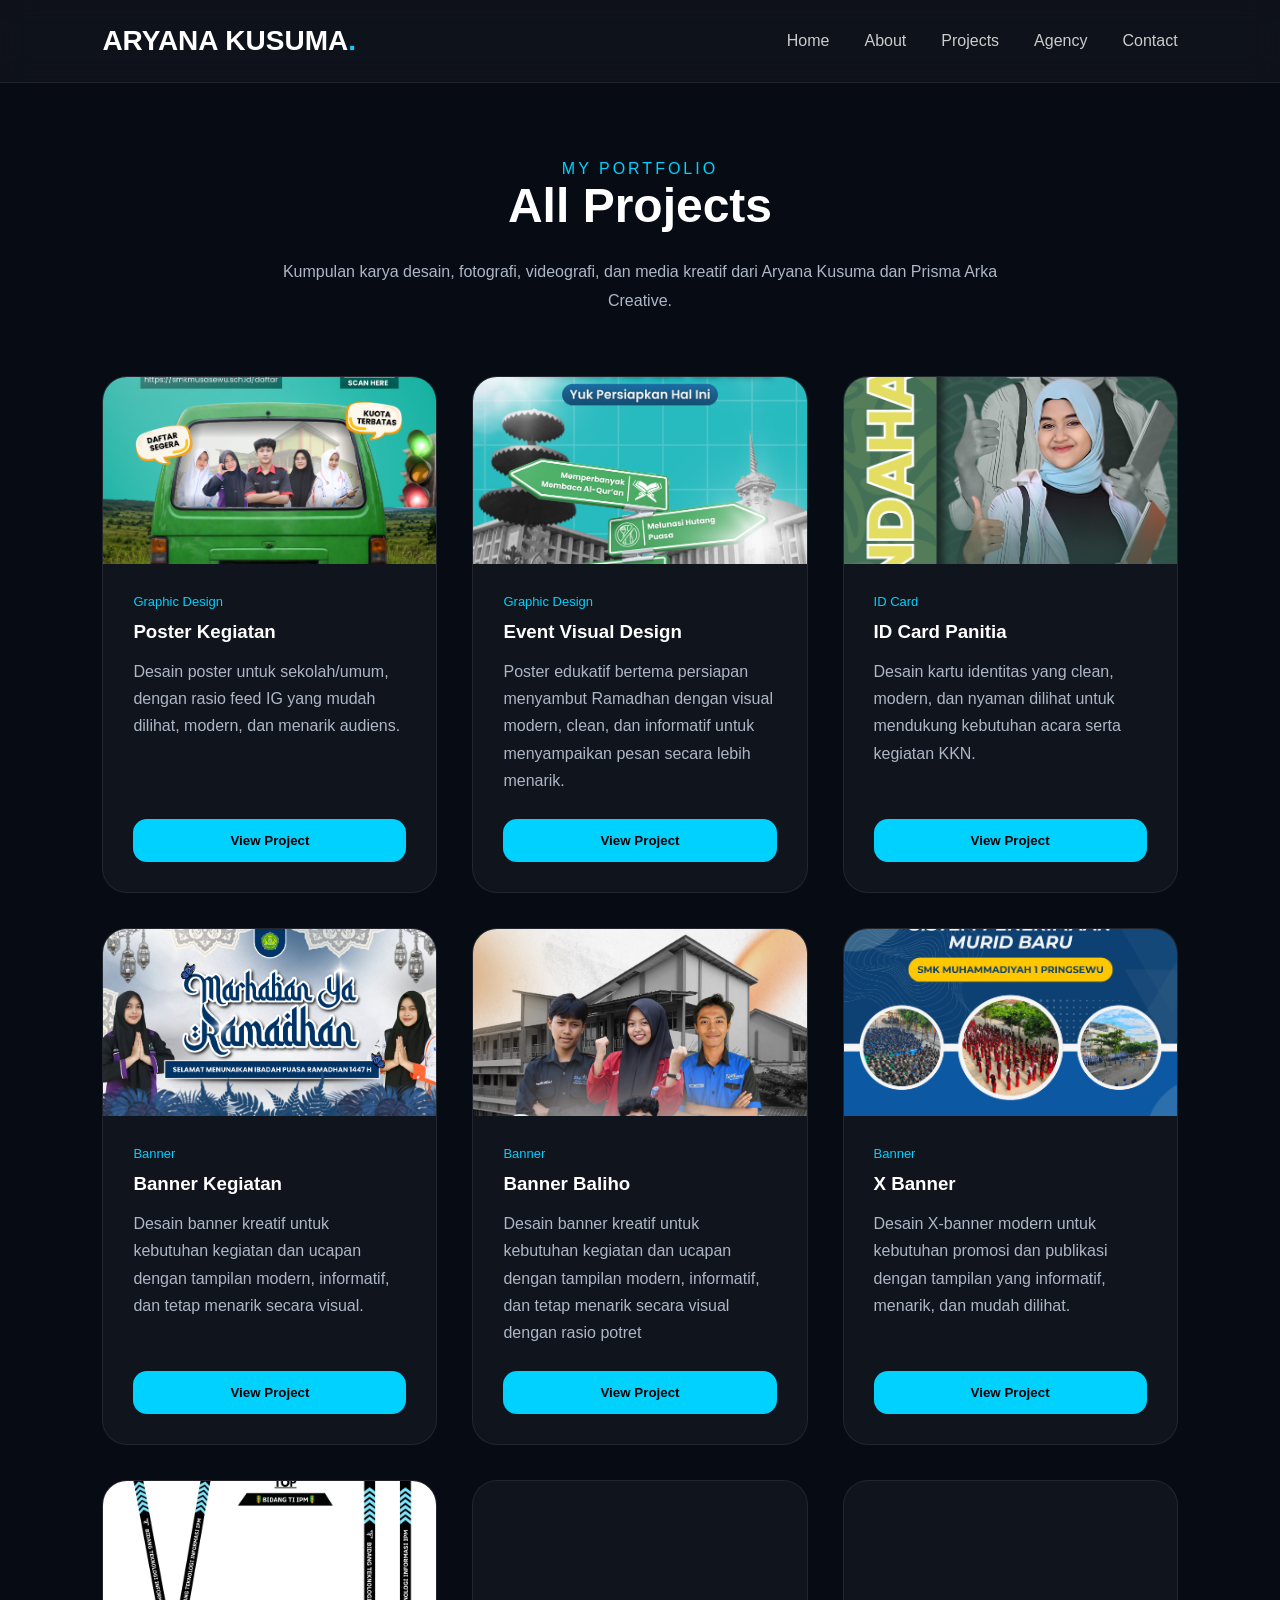
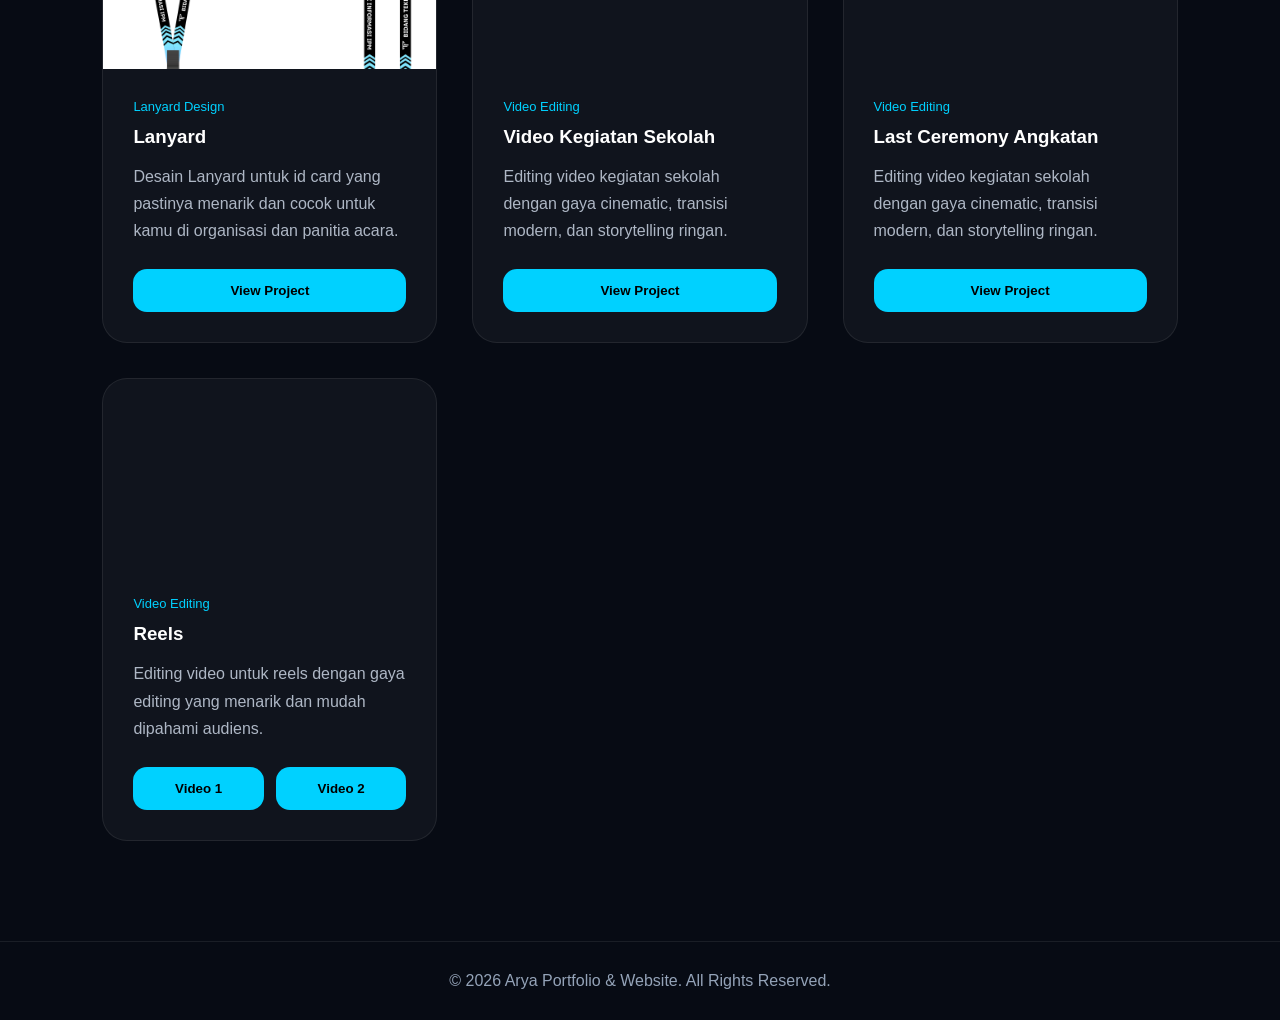
==== project.html @ 64cf7585 "first deploy to github" ====
<!DOCTYPE html>
<html lang="en">

<head>
    <meta charset="UTF-8">
    <meta name="viewport" content="width=device-width, initial-scale=1.0">
    <title>All Projects - Aryana Kusuma</title>

    <link rel="icon"
      href="favicon.ico">

    <link rel="stylesheet" href="project.css">

    <link rel="stylesheet" href="https://cdnjs.cloudflare.com/ajax/libs/font-awesome/6.5.1/css/all.min.css">
</head>

<body>

    <header class="navbar">
        <div class="logo">
            ARYANA KUSUMA<span>.</span>
        </div>

        <nav>
            <a href="index.html">Home</a>
            <a href="index.html#about">About</a>
            <a href="project.html">Projects</a>
            <a href="index.html#agency">Agency</a>
            <a href="index.html#contact">Contact</a>
        </nav>
    </header>

    <section class="projects all-projects-page">

        <div class="section-title">
            <p>MY PORTFOLIO</p>
            <h2>All Projects</h2>
        </div>

        <p class="projects-description">
            Kumpulan karya desain, fotografi, videografi, dan media kreatif
            dari Aryana Kusuma dan Prisma Arka Creative.
        </p>

        <div class="project-grid">

            <div class="project-card">
                <div class="media-box">
                    <img src="gambar/poster_1.png" alt="poster_1">
                </div>

                <div class="project-content">
                    <span class="project-category">Graphic Design</span>
                    <h3>Poster Kegiatan</h3>
                    <p>Desain poster untuk sekolah/umum, dengan rasio feed IG yang mudah dilihat, modern, dan menarik
                        audiens.</p>

                    <button onclick="openGallery([
                    {type:'image', src:'gambar/poster_1.png'},
                    {type:'image', src:'gambar/poster_3.png'},
                    {type:'image', src:'gambar/poster_4.png'},
                    {type:'image', src:'gambar/poster_5.png'},
                    {type:'image', src:'gambar/poster_6.png'}
                    ])">
                        View Project
                    </button>
                </div>
            </div>

            <div class="project-card">
                <div class="media-box">
                    <img src="gambar/poster_2.png" alt="poster_2">
                </div>

                <div class="project-content">
                    <span class="project-category">Graphic Design</span>
                    <h3>Event Visual Design</h3>
                    <p>Poster edukatif bertema persiapan menyambut Ramadhan dengan visual modern, clean, dan
                        informatif untuk menyampaikan pesan secara lebih menarik.</p>

                    <button onclick="openGallery([
                    {type:'image', src:'gambar/poster_2.png'}
                    ])">
                        View Project
                    </button>
                </div>
            </div>

            <div class="project-card">
                <div class="media-box">
                    <img src="gambar/idcard_1.png" alt="Photography">
                </div>

                <div class="project-content">
                    <span class="project-category">ID Card</span>
                    <h3>ID Card Panitia</h3>
                    <p>Desain kartu identitas yang clean, modern, dan nyaman dilihat untuk mendukung kebutuhan acara
                        serta kegiatan KKN.</p>

                    <button onclick="openGallery([
                    {type:'image', src:'gambar/idcard_1.png'},
                    {type:'image', src:'gambar/idcard_2.png'}
                    ])">
                        View Project
                    </button>
                </div>
            </div>

            <div class="project-card">
                <div class="media-box">
                    <img src="gambar/banner_4.png" alt="Photography">
                </div>

                <div class="project-content">
                    <span class="project-category">Banner</span>
                    <h3>Banner Kegiatan</h3>
                    <p>Desain banner kreatif untuk kebutuhan kegiatan dan ucapan dengan tampilan modern, informatif, dan
                        tetap menarik secara visual.</p>
                    <button onclick="openGallery([
                    {type:'image', src:'gambar/banner_1.png'},
                    {type:'image', src:'gambar/banner_2.png'},
                    {type:'image', src:'gambar/banner_3.png'},
                    {type:'image', src:'gambar/banner_4.png'}
                    ])">
                        View Project
                    </button>
                </div>
            </div>

            <div class="project-card">
                <div class="media-box">
                    <img src="gambar/baliho_1.png" alt="Photography">
                </div>

                <div class="project-content">
                    <span class="project-category">Banner</span>
                    <h3>Banner Baliho</h3>
                    <p>Desain banner kreatif untuk kebutuhan kegiatan dan ucapan dengan tampilan modern, informatif, dan
                        tetap menarik secara visual dengan rasio potret</p>

                    <button onclick="openGallery([
                    {type:'image', src:'gambar/baliho_1.png'},
                    {type:'image', src:'gambar/baliho_2.png'}
                    ])">
                        View Project
                    </button>
                </div>
            </div>

            <div class="project-card">
                <div class="media-box">
                    <img src="gambar/xbanner_2.png" alt="Photography">
                </div>

                <div class="project-content">
                    <span class="project-category">Banner</span>
                    <h3>X Banner</h3>
                    <p>Desain X-banner modern untuk kebutuhan promosi dan publikasi dengan tampilan yang informatif,
                        menarik, dan mudah dilihat.</p>

                    <button onclick="openGallery([
                    {type:'image', src:'gambar/xbanner_1.png'},
                    {type:'image', src:'gambar/xbanner_2.png'}
                    ])">
                        View Project
                    </button>
                </div>
            </div>

            <div class="project-card">
                <div class="media-box">
                    <img src="gambar/lanyard.png" alt="Kibar Project">
                </div>

                <div class="project-content">
                    <span class="project-category">Lanyard Design</span>
                    <h3>Lanyard</h3>
                    <p>Desain Lanyard untuk id card yang pastinya menarik dan cocok untuk kamu di organisasi dan panitia
                        acara.</p>

                    <button onclick="openGallery([
                    {type:'image', src:'gambar/lanyard.png'}
                    ])">
                        View Project
                    </button>
                </div>
            </div>

            <div class="project-card">
                <div class="media-box">
                    <video muted>
                        <source src="gambar/video_1.mp4" type="video/mp4">
                    </video>
                </div>

                <div class="project-content">
                    <span class="project-category">Video Editing</span>
                    <h3>Video Kegiatan Sekolah</h3>
                    <p>Editing video kegiatan sekolah dengan gaya cinematic, transisi modern, dan storytelling ringan.
                    </p>

                    <button
                        onclick="window.open('https://drive.google.com/file/d/1Lqp0tJHd8j474QWoAxJk1tPJy43ZaJ0r/view?usp=sharing')">
                        View Project
                    </button>
                </div>
            </div>

            <div class="project-card">
                <div class="media-box">
                    <video muted>
                        <source src="gambar/video_2.mp4" type="video/mp4">
                    </video>
                </div>

                <div class="project-content">
                    <span class="project-category">Video Editing</span>
                    <h3>Last Ceremony Angkatan</h3>
                    <p>Editing video kegiatan sekolah dengan gaya cinematic, transisi modern, dan storytelling ringan.
                    </p>

                    <button
                        onclick="window.open('https://drive.google.com/file/d/1Lif6R7WbgP1lkSYeqGEB-xPOJj8qZFKu/view?usp=sharing')">
                        View Project
                    </button>
                </div>
            </div>

            <div class="project-card">
                <div class="media-box">
                    <video muted>
                        <source src="gambar/video_3.mp4" type="video/mp4">
                    </video>
                </div>

                <div class="project-content">
                    <span class="project-category">Video Editing</span>
                    <h3>Reels</h3>
                    <p>Editing video untuk reels dengan gaya editing yang menarik dan mudah dipahami audiens.
                    </p>

                    <div class="video-buttons">

                        <button onclick="window.open('https://drive.google.com/file/d/1KcANbLXYBCMChdRJE6jya--kobxzsB-j/view?usp=sharing')">
                            Video 1
                        </button>

                        <button onclick="window.open('https://drive.google.com/file/d/1FpLYm5UOWCu3A-ehExB3P8fcODNpita9/view?usp=sharing')">
                            Video 2
                        </button>

                    </div>

                </div>
            </div>

        </div>

    </section>

    <!-- ================= FOOTER ================= -->
    <footer>
        <p>
            © 2026 Arya Portfolio & Website. All Rights Reserved.
        </p>
    </footer>

    <script src="project.js"></script>

    <!-- MODAL -->
    <div class="project-modal" id="projectModal">
        <span class="close-btn" id="closeModal">&times;</span>

        <button class="gallery-btn left" onclick="prevImage()">
            ❮
        </button>

        <img id="modalImage" src="" alt="project preview">

        <video id="modalVideo" controls>
            <source id="videoSource" src="" type="video/mp4">
        </video>

        <button class="gallery-btn right" onclick="nextImage()">
            ❯
        </button>

    </div>

</body>

</html>
---- project.css ----
/* =========================
   GLOBAL
========================= */

* {
    margin: 0;
    padding: 0;
    box-sizing: border-box;
}

body {
    font-family: 'Poppins', sans-serif;
    background: #070B14;
    color: white;
}

/* =========================
   NAVBAR
========================= */

.navbar {
    width: 100%;
    padding: 25px 8%;
    display: flex;
    justify-content: space-between;
    align-items: center;

    position: fixed;
    top: 0;

    backdrop-filter: blur(15px);
    background: rgba(255, 255, 255, 0.03);

    border-bottom:
        1px solid rgba(255, 255, 255, 0.08);

    z-index: 999;
}

.logo {
    font-size: 28px;
    font-weight: 700;
}

.logo span {
    color: #00D1FF;
}

nav {
    display: flex;
    gap: 35px;
}

nav a {
    text-decoration: none;
    color: #ccc;
}

nav a:hover {
    color: #00D1FF;
}

/* =========================
   PROJECT PAGE
========================= */

.all-projects-page {
    padding: 160px 8% 100px;
}

.section-title {
    text-align: center;
    margin-bottom: 25px;
}

.section-title p {
    color: #00D1FF;
    letter-spacing: 3px;
}

.section-title h2 {
    font-size: 48px;
}

.projects-description {
    max-width: 750px;
    margin: auto;
    text-align: center;
    color: #AEB7C5;
    line-height: 1.8;

    margin-bottom: 60px;
}

.video-buttons{
    display: flex;
    gap: 12px;
    width: 100%;
    margin-top: auto;
}

.video-buttons button{
    flex: 1;
}

/* =========================
   PROJECT GRID
========================= */

.project-grid {
    display: grid;
    grid-template-columns:
        repeat(3, 1fr);

    gap: 35px;
}

.project-card {
    background:
        rgba(255, 255, 255, 0.04);

    border:
        1px solid rgba(255, 255, 255, 0.08);

    border-radius: 25px;
    overflow: hidden;

    display: flex;
    flex-direction: column;

    transition: 0.3s;
}

.project-card:hover {
    transform: translateY(-10px);
    border-color: #00D1FF;
}

.media-box {
    width: 100%;
    aspect-ratio: 16/9;
    overflow: hidden;
}

.media-box img,
.media-box video {
    width: 100%;
    height: 100%;
    object-fit: cover;
}

.project-content {
    padding: 30px;
    display: flex;
    flex-direction: column;
    flex: 1;
}

.project-category {
    color: #00D1FF;
    font-size: 13px;
    margin-bottom: 12px;
}

.project-content h3 {
    margin-bottom: 15px;
}

.project-content p {
    color: #AEB7C5;
    line-height: 1.7;
    margin-bottom: 25px;
}

/* tombol normal card */
.project-content button{
    margin-top: auto;

    padding: 14px 20px;
    border: none;
    border-radius: 14px;

    background: #00D1FF;
    color: black;

    font-weight: 700;
    cursor: pointer;

    transition: 0.3s;
}

.project-content button:hover{
    transform: translateY(-3px);
}
/* =========================
   MODAL
========================= */

.project-modal {
    position: fixed;
    inset: 0;

    background:
        rgba(0, 0, 0, 0.9);

    display: none;
    justify-content: center;
    align-items: center;

    z-index: 9999;
}

.project-modal img,
.project-modal video {
    max-width: 90%;
    max-height: 90vh;
    border-radius: 20px;
}

.close-btn {
    position: absolute;
    top: 30px;
    right: 40px;

    font-size: 55px;
    color: white;
    cursor: pointer;
}

.gallery-btn {
    position: absolute;
    top: 50%;
    transform: translateY(-50%);

    width: 60px;
    height: 60px;

    border: none;
    border-radius: 50%;

    cursor: pointer;

    background:
        rgba(255, 255, 255, 0.1);

    color: white;
    font-size: 30px;

    z-index: 1000;
}

.gallery-btn.left {
    left: 50px;
}

.gallery-btn.right {
    right: 50px;
}

/* =========================
   FOOTER
========================= */

footer {
    padding: 30px;
    text-align: center;

    border-top: 1px solid rgba(255, 255, 255, 0.08);

    color: #94A3B8;
}

/* =========================
   RESPONSIVE
========================= */

@media(max-width: 992px) {

    .project-grid {
        grid-template-columns:
            repeat(2, 1fr);
    }

}

@media(max-width: 600px) {

    .project-grid {
        grid-template-columns: 1fr;
    }

    nav {
        display: none;
    }

}
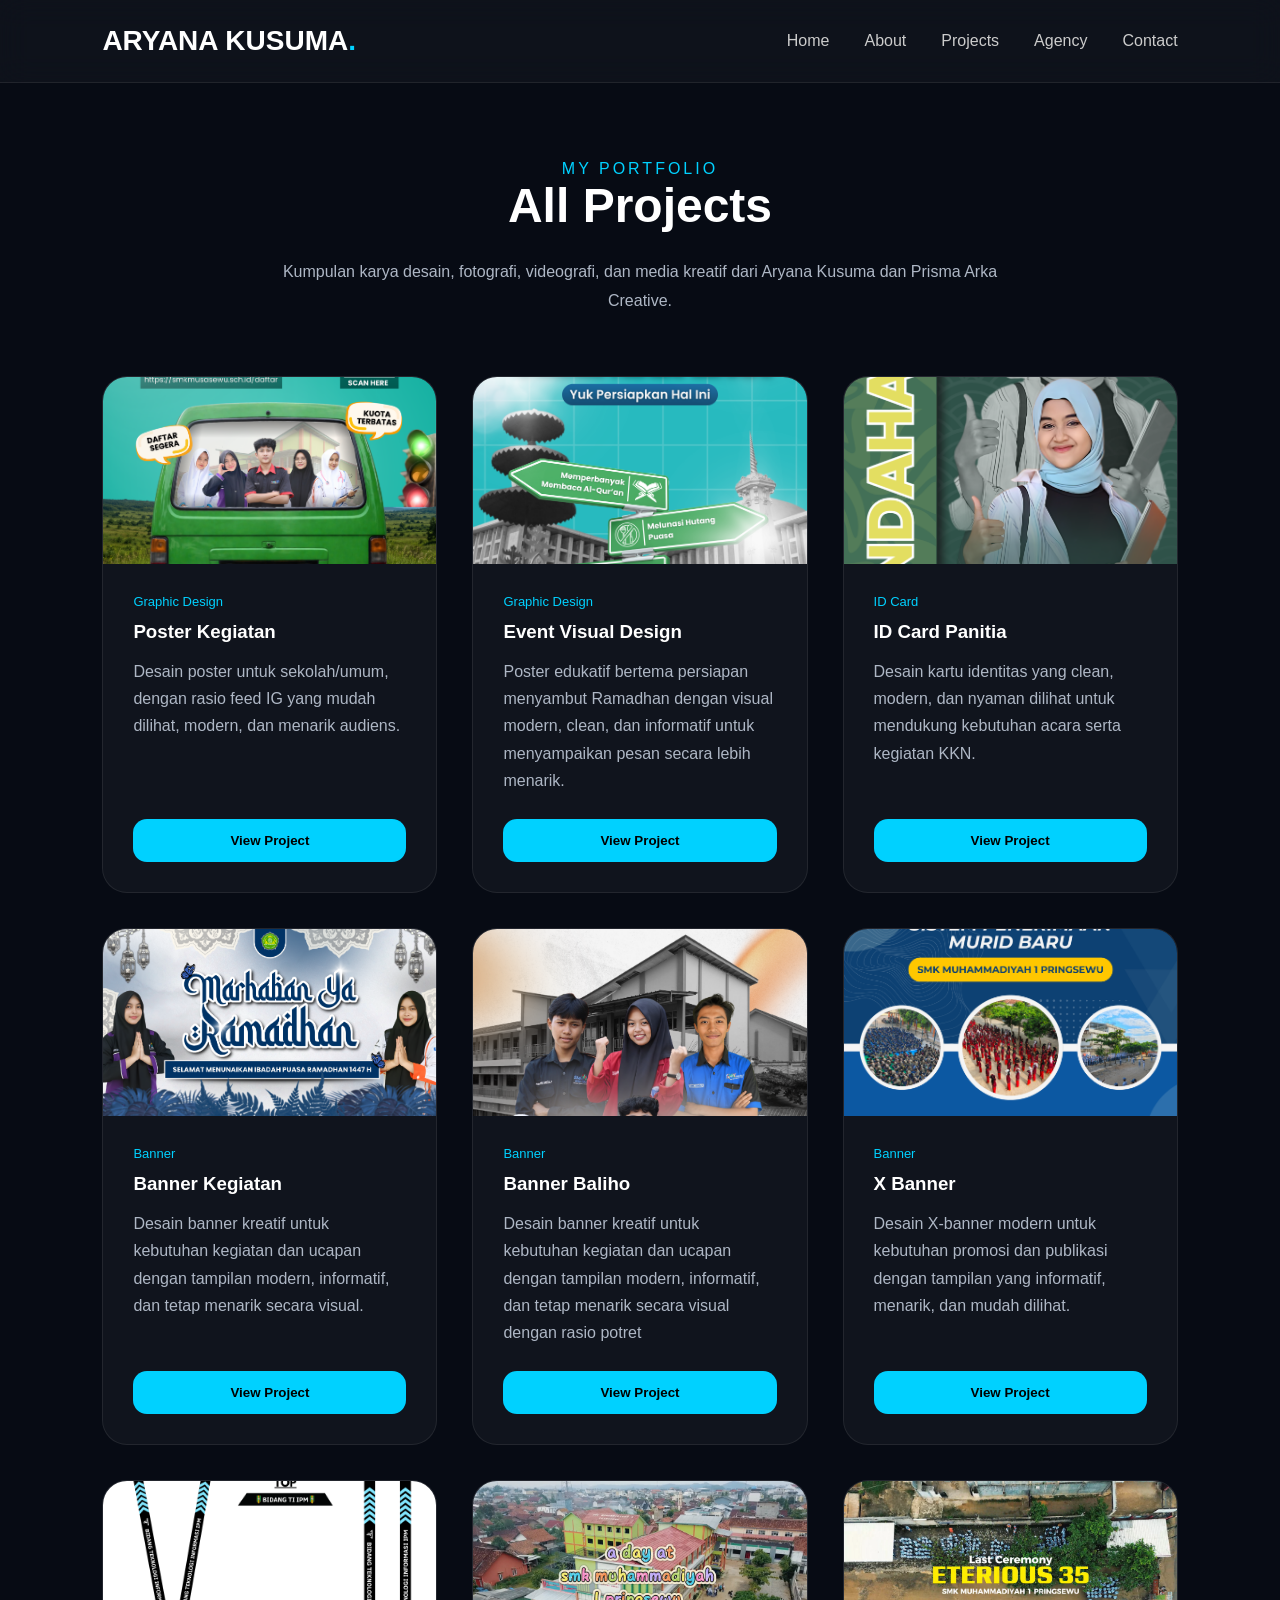
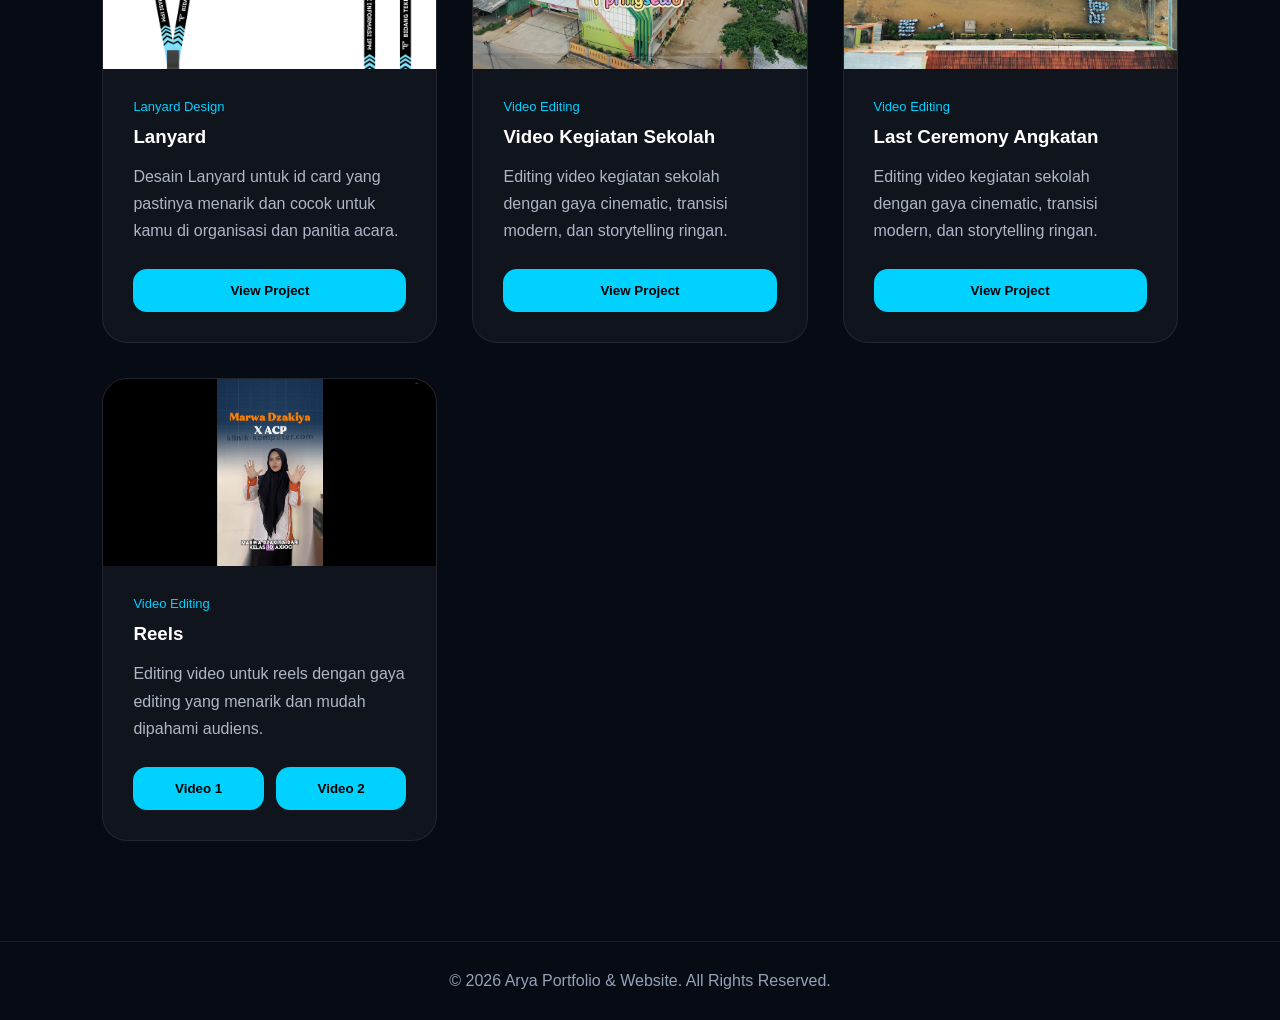
==== commit 7613a41f: "maintenence" ====
--- a/project.html
+++ b/project.html
@@ -188,9 +188,7 @@
 
             <div class="project-card">
                 <div class="media-box">
-                    <video muted>
-                        <source src="gambar/video_1.mp4" type="video/mp4">
-                    </video>
+                    <img src="gambar/thm_1.png" alt="Video Kegiatan Sekolah">
                 </div>
 
                 <div class="project-content">
@@ -208,9 +206,7 @@
 
             <div class="project-card">
                 <div class="media-box">
-                    <video muted>
-                        <source src="gambar/video_2.mp4" type="video/mp4">
-                    </video>
+                    <img src="gambar/thm_2.png" alt="Video Angkatan">
                 </div>
 
                 <div class="project-content">
@@ -228,9 +224,7 @@
 
             <div class="project-card">
                 <div class="media-box">
-                    <video muted>
-                        <source src="gambar/video_3.mp4" type="video/mp4">
-                    </video>
+                    <img src="gambar/thm_3.png" alt="Video potret">
                 </div>
 
                 <div class="project-content">
